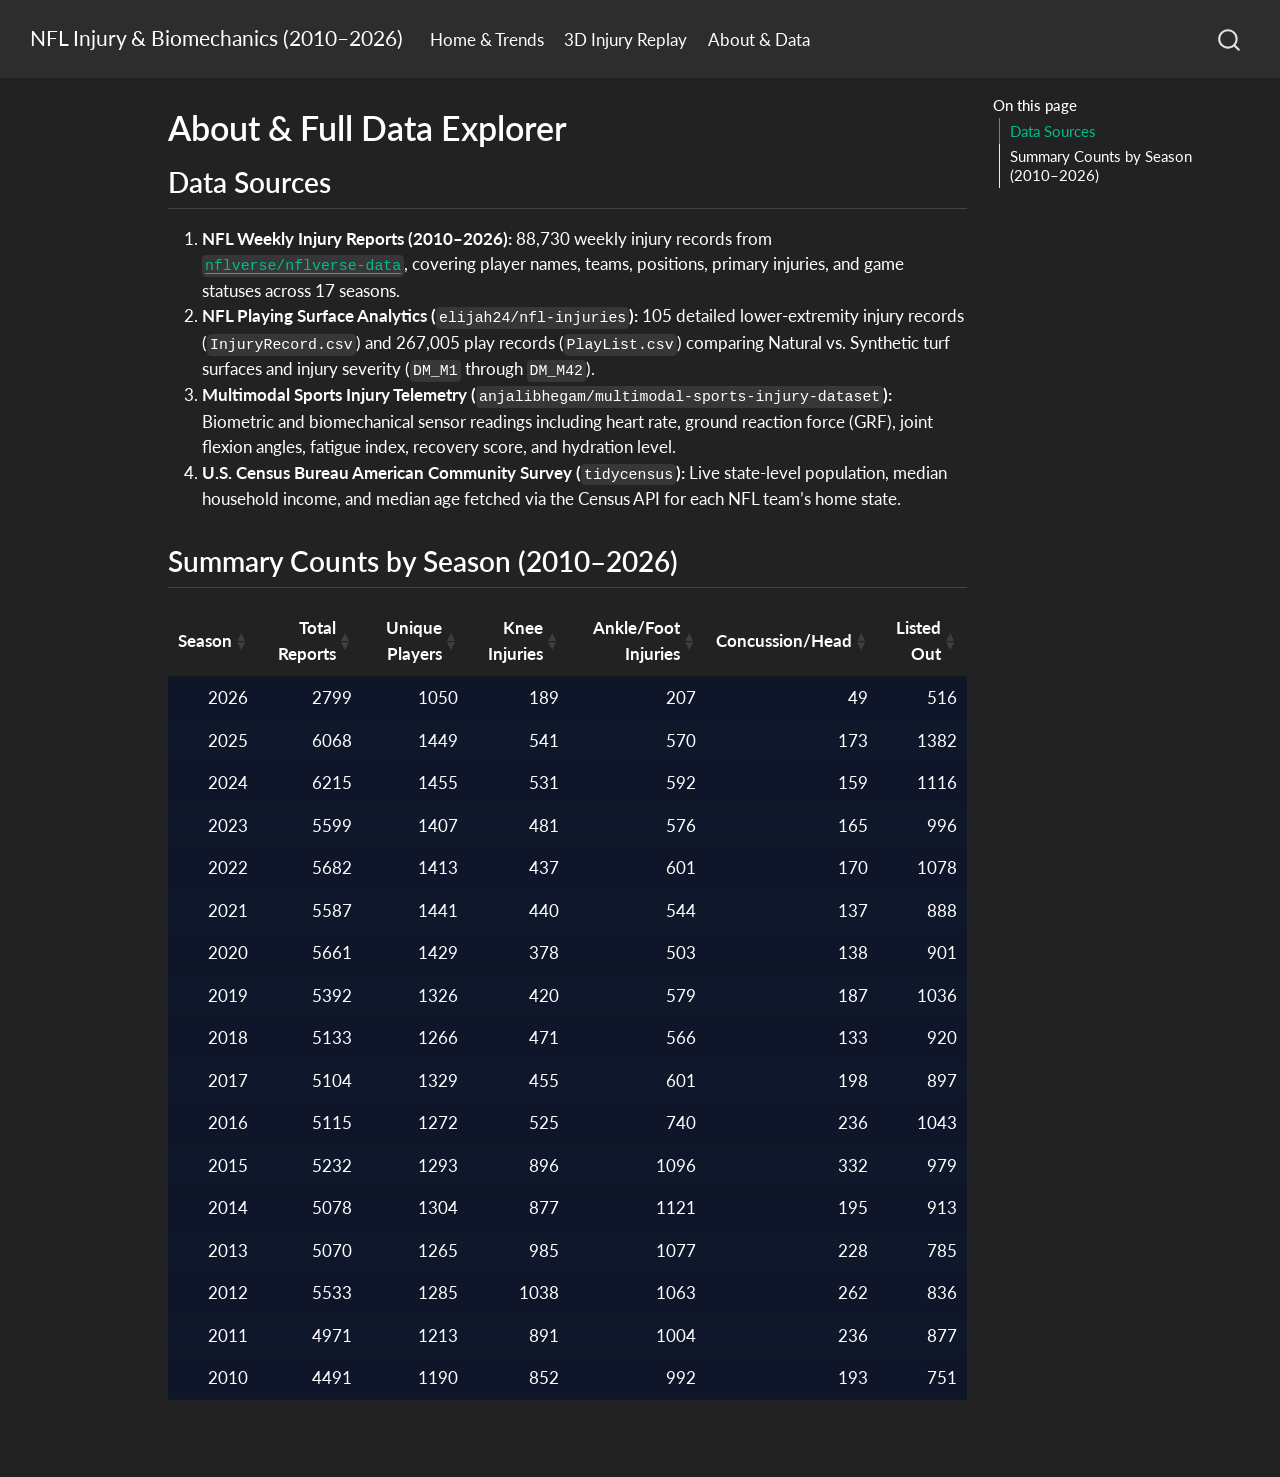
==== about.html @ b05d1bfe "Built site for gh-pages" ====
<!DOCTYPE html>
<html xmlns="http://www.w3.org/1999/xhtml" lang="en" xml:lang="en"><head>

<meta charset="utf-8">
<meta name="generator" content="quarto-1.10.19">

<meta name="viewport" content="width=device-width, initial-scale=1.0, user-scalable=yes">


<title>About &amp; Full Data Explorer – NFL Injury &amp; Biomechanics (2010–2026)</title>
<style>
/* Default styles provided by pandoc.
** See https://pandoc.org/MANUAL.html#variables-for-html for config info.
*/
span.smallcaps{font-variant: small-caps;}
div.columns{display: flex; gap: 1.5em;}
div.column{flex: auto;}
@media screen {
div.columns{gap: min(4vw, 1.5em);}
div.column{overflow-x: auto;}
}
div.hanging-indent{margin-left: 1.5em; text-indent: -1.5em;}
ul.task-list{list-style: none;}
ul.task-list li input[type="checkbox"] {
  width: 0.8em;
  margin: 0 0.8em 0.2em -1em; /* quarto-specific, see https://github.com/quarto-dev/quarto-cli/issues/4556 */ 
  vertical-align: middle;
}
</style>


<script src="site_libs/quarto-nav/quarto-nav.js"></script>
<script src="site_libs/quarto-nav/headroom.min.js"></script>
<script src="site_libs/clipboard/clipboard.min.js"></script>
<script src="site_libs/quarto-search/autocomplete.umd.js"></script>
<script src="site_libs/quarto-search/fuse.min.js"></script>
<script src="site_libs/quarto-search/quarto-search.js"></script>
<meta name="quarto:offset" content="./">
<script src="site_libs/quarto-html/quarto.js" type="module"></script>
<script src="site_libs/quarto-html/tabsets/tabsets.js" type="module"></script>
<script src="site_libs/quarto-html/popper.min.js"></script>
<script src="site_libs/quarto-html/tippy.umd.min.js"></script>
<script src="site_libs/quarto-html/anchor.min.js"></script>
<link href="site_libs/quarto-html/tippy.css" rel="stylesheet">
<link href="site_libs/quarto-html/quarto-syntax-highlighting-dark-b626d73c4c936ccc3cb08be7d45d1df6.css" rel="stylesheet" id="quarto-text-highlighting-styles">
<script src="site_libs/bootstrap/bootstrap.min.js"></script>
<link href="site_libs/bootstrap/bootstrap-icons.css" rel="stylesheet">
<link href="site_libs/bootstrap/bootstrap-f3a53b03a8948656f69ce29a067f4b06.min.css" rel="stylesheet" append-hash="true" id="quarto-bootstrap" data-mode="dark">
<script id="quarto-search-options" type="application/json">{
  "location": "navbar",
  "copy-button": false,
  "collapse-after": 3,
  "panel-placement": "end",
  "type": "overlay",
  "limit": 50,
  "keyboard-shortcut": [
    "f",
    "/",
    "s"
  ],
  "show-item-context": false,
  "language": {
    "search-no-results-text": "No results",
    "search-matching-documents-text": "matching documents",
    "search-copy-link-title": "Copy link to search",
    "search-hide-matches-text": "Hide additional matches",
    "search-more-match-text": "more match in this document",
    "search-more-matches-text": "more matches in this document",
    "search-clear-button-title": "Clear",
    "search-text-placeholder": "",
    "search-detached-cancel-button-title": "Cancel",
    "search-submit-button-title": "Submit",
    "search-label": "Search"
  }
}</script>
<link href="site_libs/htmltools-fill-0.5.9/fill.css" rel="stylesheet">
<script src="site_libs/htmlwidgets-1.6.4/htmlwidgets.js"></script>
<link href="site_libs/datatables-css-0.0.0/datatables-crosstalk.css" rel="stylesheet">
<script src="site_libs/datatables-binding-0.34.0/datatables.js"></script>
<script src="site_libs/jquery-3.6.0/jquery-3.6.0.min.js"></script>
<link href="site_libs/dt-core-1.13.6/css/jquery.dataTables.min.css" rel="stylesheet">
<link href="site_libs/dt-core-1.13.6/css/jquery.dataTables.extra.css" rel="stylesheet">
<script src="site_libs/dt-core-1.13.6/js/jquery.dataTables.min.js"></script>
<link href="site_libs/crosstalk-1.2.2/css/crosstalk.min.css" rel="stylesheet">
<script src="site_libs/crosstalk-1.2.2/js/crosstalk.min.js"></script>


<link rel="stylesheet" href="styles.css">
</head>

<body class="nav-fixed quarto-light">

<div id="quarto-search-results"></div>
  <header id="quarto-header" class="headroom fixed-top">
    <nav class="navbar navbar-expand-lg " data-bs-theme="dark">
      <div class="navbar-container container-fluid">
      <div class="navbar-brand-container mx-auto">
    <a class="navbar-brand" href="./index.html">
    <span class="navbar-title">NFL Injury &amp; Biomechanics (2010–2026)</span>
    </a>
  </div>
            <div id="quarto-search" class="" title="Search"></div>
          <button class="navbar-toggler" type="button" data-bs-toggle="collapse" data-bs-target="#navbarCollapse" aria-controls="navbarCollapse" role="menu" aria-expanded="false" aria-label="Toggle navigation" onclick="if (window.quartoToggleHeadroom) { window.quartoToggleHeadroom(); }">
  <span class="navbar-toggler-icon"></span>
</button>
          <div class="collapse navbar-collapse" id="navbarCollapse">
            <ul class="navbar-nav navbar-nav-scroll me-auto">
  <li class="nav-item">
    <a class="nav-link" href="./index.html"> 
<span class="menu-text">Home &amp; Trends</span></a>
  </li>  
  <li class="nav-item">
    <a class="nav-link" href="./analysis.html"> 
<span class="menu-text">3D Injury Replay</span></a>
  </li>  
  <li class="nav-item">
    <a class="nav-link active" href="./about.html" aria-current="page"> 
<span class="menu-text">About &amp; Data</span></a>
  </li>  
</ul>
          </div> <!-- /navcollapse -->
            <div class="quarto-navbar-tools">
</div>
      </div> <!-- /container-fluid -->
    </nav>
</header>
<!-- content -->
<div id="quarto-content" class="quarto-container page-columns page-rows-contents page-layout-article page-navbar">
<!-- sidebar -->
<!-- margin-sidebar -->
    <div id="quarto-margin-sidebar" class="sidebar margin-sidebar">
        <nav id="TOC" role="doc-toc" class="toc-active">
    <h2 id="toc-title">On this page</h2>
   
  <ul>
  <li><a href="#data-sources" id="toc-data-sources" class="nav-link active" data-scroll-target="#data-sources">Data Sources</a></li>
  <li><a href="#summary-counts-by-season-20102026" id="toc-summary-counts-by-season-20102026" class="nav-link" data-scroll-target="#summary-counts-by-season-20102026">Summary Counts by Season (2010–2026)</a></li>
  </ul>
</nav>
    </div>
<!-- main -->
<main class="content" id="quarto-document-content">

<header id="title-block-header" class="quarto-title-block default">
<div class="quarto-title">
<h1 class="title">About &amp; Full Data Explorer</h1>
</div>



<div class="quarto-title-meta">

    
  
    
  </div>
  


</header>


<section id="data-sources" class="level2">
<h2 class="anchored" data-anchor-id="data-sources">Data Sources</h2>
<ol type="1">
<li><strong>NFL Weekly Injury Reports (2010–2026):</strong> 88,730 weekly injury records from <a href="https://github.com/nflverse/nflverse-data/releases/tag/injuries"><code>nflverse/nflverse-data</code></a>, covering player names, teams, positions, primary injuries, and game statuses across 17 seasons.</li>
<li><strong>NFL Playing Surface Analytics (<code>elijah24/nfl-injuries</code>):</strong> 105 detailed lower-extremity injury records (<code>InjuryRecord.csv</code>) and 267,005 play records (<code>PlayList.csv</code>) comparing Natural vs.&nbsp;Synthetic turf surfaces and injury severity (<code>DM_M1</code> through <code>DM_M42</code>).</li>
<li><strong>Multimodal Sports Injury Telemetry (<code>anjalibhegam/multimodal-sports-injury-dataset</code>):</strong> Biometric and biomechanical sensor readings including heart rate, ground reaction force (GRF), joint flexion angles, fatigue index, recovery score, and hydration level.</li>
<li><strong>U.S. Census Bureau American Community Survey (<code>tidycensus</code>):</strong> Live state-level population, median household income, and median age fetched via the Census API for each NFL team’s home state.</li>
</ol>
</section>
<section id="summary-counts-by-season-20102026" class="level2">
<h2 class="anchored" data-anchor-id="summary-counts-by-season-20102026">Summary Counts by Season (2010–2026)</h2>
<div class="cell">
<div class="cell-output-display">
<div class="datatables html-widget html-fill-item" id="htmlwidget-de3813dfaa9291b77c13" style="width:100%;height:auto;"></div>
<script type="application/json" data-for="htmlwidget-de3813dfaa9291b77c13">{"x":{"filter":"none","vertical":false,"data":[[2026,2025,2024,2023,2022,2021,2020,2019,2018,2017,2016,2015,2014,2013,2012,2011,2010],[2799,6068,6215,5599,5682,5587,5661,5392,5133,5104,5115,5232,5078,5070,5533,4971,4491],[1050,1449,1455,1407,1413,1441,1429,1326,1266,1329,1272,1293,1304,1265,1285,1213,1190],[189,541,531,481,437,440,378,420,471,455,525,896,877,985,1038,891,852],[207,570,592,576,601,544,503,579,566,601,740,1096,1121,1077,1063,1004,992],[49,173,159,165,170,137,138,187,133,198,236,332,195,228,262,236,193],[516,1382,1116,996,1078,888,901,1036,920,897,1043,979,913,785,836,877,751]],"container":"<table class=\"display\">\n  <thead>\n    <tr>\n      <th>Season<\/th>\n      <th>Total Reports<\/th>\n      <th>Unique Players<\/th>\n      <th>Knee Injuries<\/th>\n      <th>Ankle/Foot Injuries<\/th>\n      <th>Concussion/Head<\/th>\n      <th>Listed Out<\/th>\n    <\/tr>\n  <\/thead>\n<\/table>","options":{"pageLength":17,"dom":"t","columnDefs":[{"className":"dt-right","targets":[0,1,2,3,4,5,6]},{"name":"Season","targets":0},{"name":"Total Reports","targets":1},{"name":"Unique Players","targets":2},{"name":"Knee Injuries","targets":3},{"name":"Ankle/Foot Injuries","targets":4},{"name":"Concussion/Head","targets":5},{"name":"Listed Out","targets":6}],"order":[],"autoWidth":false,"orderClasses":false,"lengthMenu":[10,17,25,50,100]}},"evals":[],"jsHooks":[]}</script>
</div>
</div>


</section>

</main> <!-- /main -->
<script id="quarto-html-after-body" type="application/javascript">
  window.document.addEventListener("DOMContentLoaded", function (event) {
    const icon = "";
    const anchorJS = new window.AnchorJS();
    anchorJS.options = {
      placement: 'right',
      icon: icon
    };
    anchorJS.add('.anchored');
    const isCodeAnnotation = (el) => {
      for (const clz of el.classList) {
        if (clz.startsWith('code-annotation-')) {                     
          return true;
        }
      }
      return false;
    }
    const onCopySuccess = function(e) {
      // button target
      const button = e.trigger;
      // don't keep focus
      button.blur();
      // flash "checked"
      button.classList.add('code-copy-button-checked');
      var currentTitle = button.getAttribute("title");
      button.setAttribute("title", "Copied!");
      let tooltip;
      if (window.bootstrap) {
        button.setAttribute("data-bs-toggle", "tooltip");
        button.setAttribute("data-bs-placement", "left");
        button.setAttribute("data-bs-title", "Copied!");
        tooltip = new bootstrap.Tooltip(button, 
          { trigger: "manual", 
            customClass: "code-copy-button-tooltip",
            offset: [0, -8]});
        tooltip.show();    
      }
      setTimeout(function() {
        if (tooltip) {
          tooltip.hide();
          button.removeAttribute("data-bs-title");
          button.removeAttribute("data-bs-toggle");
          button.removeAttribute("data-bs-placement");
        }
        button.setAttribute("title", currentTitle);
        button.classList.remove('code-copy-button-checked');
      }, 1000);
      // clear code selection
      e.clearSelection();
    }
    const getTextToCopy = function(trigger) {
      const outerScaffold = trigger.parentElement.cloneNode(true);
      const codeEl = outerScaffold.querySelector('code');
      for (const childEl of codeEl.children) {
        if (isCodeAnnotation(childEl)) {
          childEl.remove();
        }
      }
      return codeEl.innerText;
    }
    const clipboard = new window.ClipboardJS('.code-copy-button:not([data-in-quarto-modal])', {
      text: getTextToCopy
    });
    clipboard.on('success', onCopySuccess);
    if (window.document.getElementById('quarto-embedded-source-code-modal')) {
      const clipboardModal = new window.ClipboardJS('.code-copy-button[data-in-quarto-modal]', {
        text: getTextToCopy,
        container: window.document.getElementById('quarto-embedded-source-code-modal')
      });
      clipboardModal.on('success', onCopySuccess);
    }
      var localhostRegex = new RegExp(/^(?:http|https):\/\/localhost\:?[0-9]*\//);
      var mailtoRegex = new RegExp(/^mailto:/);
        var filterRegex = new RegExp("https:\/\/GWoodard28\.github\.io\/milestone-5\/");
      var isInternal = (href) => {
          return filterRegex.test(href) || localhostRegex.test(href) || mailtoRegex.test(href);
      }
      // Inspect non-navigation links and adorn them if external
     var links = window.document.querySelectorAll('a[href]:not(.nav-link):not(.navbar-brand):not(.toc-action):not(.sidebar-link):not(.sidebar-item-toggle):not(.pagination-link):not(.no-external):not([aria-hidden]):not(.dropdown-item):not(.quarto-navigation-tool):not(.about-link)');
      for (var i=0; i<links.length; i++) {
        const link = links[i];
        if (!isInternal(link.href)) {
          // undo the damage that might have been done by quarto-nav.js in the case of
          // links that we want to consider external
          if (link.dataset.originalHref !== undefined) {
            link.href = link.dataset.originalHref;
          }
        }
      }
    function tippyHover(el, contentFn, onTriggerFn, onUntriggerFn) {
      const config = {
        allowHTML: true,
        maxWidth: 500,
        delay: 100,
        arrow: false,
        appendTo: function(el) {
            return el.parentElement;
        },
        interactive: true,
        interactiveBorder: 10,
        theme: 'quarto',
        placement: 'bottom-start',
      };
      if (contentFn) {
        config.content = contentFn;
      }
      if (onTriggerFn) {
        config.onTrigger = onTriggerFn;
      }
      if (onUntriggerFn) {
        config.onUntrigger = onUntriggerFn;
      }
      window.tippy(el, config); 
    }
    const noterefs = window.document.querySelectorAll('a[role="doc-noteref"]');
    for (var i=0; i<noterefs.length; i++) {
      const ref = noterefs[i];
      tippyHover(ref, function() {
        // use id or data attribute instead here
        let href = ref.getAttribute('data-footnote-href') || ref.getAttribute('href');
        try { href = new URL(href).hash; } catch {}
        const id = href.replace(/^#\/?/, "");
        const note = window.document.getElementById(id);
        if (note) {
          return note.innerHTML;
        } else {
          return "";
        }
      });
    }
    const xrefs = window.document.querySelectorAll('a.quarto-xref');
    const processXRef = (id, note) => {
      // Strip column container classes
      const stripColumnClz = (el) => {
        el.classList.remove("page-full", "page-columns");
        if (el.children) {
          for (const child of el.children) {
            stripColumnClz(child);
          }
        }
      }
      stripColumnClz(note)
      if (id === null || id.startsWith('sec-')) {
        // Special case sections, only their first couple elements
        const container = document.createElement("div");
        if (note.children && note.children.length > 2) {
          container.appendChild(note.children[0].cloneNode(true));
          for (let i = 1; i < note.children.length; i++) {
            const child = note.children[i];
            if (child.tagName === "P" && child.innerText === "") {
              continue;
            } else {
              container.appendChild(child.cloneNode(true));
              break;
            }
          }
          if (window.Quarto?.typesetMath) {
            window.Quarto.typesetMath(container);
          }
          return container.innerHTML
        } else {
          if (window.Quarto?.typesetMath) {
            window.Quarto.typesetMath(note);
          }
          return note.innerHTML;
        }
      } else {
        // Remove any anchor links if they are present
        const anchorLink = note.querySelector('a.anchorjs-link');
        if (anchorLink) {
          anchorLink.remove();
        }
        if (window.Quarto?.typesetMath) {
          window.Quarto.typesetMath(note);
        }
        if (note.classList.contains("callout")) {
          return note.outerHTML;
        } else {
          return note.innerHTML;
        }
      }
    }
    for (var i=0; i<xrefs.length; i++) {
      const xref = xrefs[i];
      tippyHover(xref, undefined, function(instance) {
        instance.disable();
        let url = xref.getAttribute('href');
        let hash = undefined; 
        if (url.startsWith('#')) {
          hash = url;
        } else {
          try { hash = new URL(url).hash; } catch {}
        }
        if (hash) {
          const id = hash.replace(/^#\/?/, "");
          const note = window.document.getElementById(id);
          if (note !== null) {
            try {
              const html = processXRef(id, note.cloneNode(true));
              instance.setContent(html);
            } finally {
              instance.enable();
              instance.show();
            }
          } else {
            // See if we can fetch this
            fetch(url.split('#')[0])
            .then(res => res.text())
            .then(html => {
              const parser = new DOMParser();
              const htmlDoc = parser.parseFromString(html, "text/html");
              const note = htmlDoc.getElementById(id);
              if (note !== null) {
                const html = processXRef(id, note);
                instance.setContent(html);
              } 
            }).finally(() => {
              instance.enable();
              instance.show();
            });
          }
        } else {
          // See if we can fetch a full url (with no hash to target)
          // This is a special case and we should probably do some content thinning / targeting
          fetch(url)
          .then(res => res.text())
          .then(html => {
            const parser = new DOMParser();
            const htmlDoc = parser.parseFromString(html, "text/html");
            const note = htmlDoc.querySelector('main.content');
            if (note !== null) {
              // This should only happen for chapter cross references
              // (since there is no id in the URL)
              // remove the first header
              if (note.children.length > 0 && note.children[0].tagName === "HEADER") {
                note.children[0].remove();
              }
              const html = processXRef(null, note);
              instance.setContent(html);
            } 
          }).finally(() => {
            instance.enable();
            instance.show();
          });
        }
      }, function(instance) {
      });
    }
        let selectedAnnoteEl;
        const selectorForAnnotation = ( cell, annotation) => {
          let cellAttr = 'data-code-cell="' + cell + '"';
          let lineAttr = 'data-code-annotation="' +  annotation + '"';
          const selector = 'span[' + cellAttr + '][' + lineAttr + ']';
          return selector;
        }
        const selectCodeLines = (annoteEl) => {
          const doc = window.document;
          const targetCell = annoteEl.getAttribute("data-target-cell");
          const targetAnnotation = annoteEl.getAttribute("data-target-annotation");
          const annoteSpan = window.document.querySelector(selectorForAnnotation(targetCell, targetAnnotation));
          const lines = annoteSpan.getAttribute("data-code-lines").split(",");
          const lineIds = lines.map((line) => {
            return targetCell + "-" + line;
          })
          let top = null;
          let height = null;
          let parent = null;
          if (lineIds.length > 0) {
              //compute the position of the single el (top and bottom and make a div)
              const el = window.document.getElementById(lineIds[0]);
              top = el.offsetTop;
              height = el.offsetHeight;
              parent = el.parentElement.parentElement;
            if (lineIds.length > 1) {
              const lastEl = window.document.getElementById(lineIds[lineIds.length - 1]);
              const bottom = lastEl.offsetTop + lastEl.offsetHeight;
              height = bottom - top;
            }
            if (top !== null && height !== null && parent !== null) {
              // cook up a div (if necessary) and position it 
              let div = window.document.getElementById("code-annotation-line-highlight");
              if (div === null) {
                div = window.document.createElement("div");
                div.setAttribute("id", "code-annotation-line-highlight");
                div.style.position = 'absolute';
                parent.appendChild(div);
              }
              div.style.top = top - 2 + "px";
              div.style.height = height + 4 + "px";
              div.style.left = 0;
              let gutterDiv = window.document.getElementById("code-annotation-line-highlight-gutter");
              if (gutterDiv === null) {
                gutterDiv = window.document.createElement("div");
                gutterDiv.setAttribute("id", "code-annotation-line-highlight-gutter");
                gutterDiv.style.position = 'absolute';
                const codeCell = window.document.getElementById(targetCell);
                const gutter = codeCell.querySelector('.code-annotation-gutter');
                gutter.appendChild(gutterDiv);
              }
              gutterDiv.style.top = top - 2 + "px";
              gutterDiv.style.height = height + 4 + "px";
            }
            selectedAnnoteEl = annoteEl;
          }
        };
        const unselectCodeLines = () => {
          const elementsIds = ["code-annotation-line-highlight", "code-annotation-line-highlight-gutter"];
          elementsIds.forEach((elId) => {
            const div = window.document.getElementById(elId);
            if (div) {
              div.remove();
            }
          });
          selectedAnnoteEl = undefined;
        };
          // Handle positioning of the toggle
      window.addEventListener(
        "resize",
        throttle(() => {
          elRect = undefined;
          if (selectedAnnoteEl) {
            selectCodeLines(selectedAnnoteEl);
          }
        }, 10)
      );
      function throttle(fn, ms) {
      let throttle = false;
      let timer;
        return (...args) => {
          if(!throttle) { // first call gets through
              fn.apply(this, args);
              throttle = true;
          } else { // all the others get throttled
              if(timer) clearTimeout(timer); // cancel #2
              timer = setTimeout(() => {
                fn.apply(this, args);
                timer = throttle = false;
              }, ms);
          }
        };
      }
        // Attach click handler to the DT
        const annoteDls = window.document.querySelectorAll('dt[data-target-cell]');
        for (const annoteDlNode of annoteDls) {
          annoteDlNode.addEventListener('click', (event) => {
            const clickedEl = event.target;
            if (clickedEl !== selectedAnnoteEl) {
              unselectCodeLines();
              const activeEl = window.document.querySelector('dt[data-target-cell].code-annotation-active');
              if (activeEl) {
                activeEl.classList.remove('code-annotation-active');
              }
              selectCodeLines(clickedEl);
              clickedEl.classList.add('code-annotation-active');
            } else {
              // Unselect the line
              unselectCodeLines();
              clickedEl.classList.remove('code-annotation-active');
            }
          });
        }
    const findCites = (el) => {
      const parentEl = el.parentElement;
      if (parentEl) {
        const cites = parentEl.dataset.cites;
        if (cites) {
          return {
            el,
            cites: cites.split(' ')
          };
        } else {
          return findCites(el.parentElement)
        }
      } else {
        return undefined;
      }
    };
    var bibliorefs = window.document.querySelectorAll('a[role="doc-biblioref"]');
    for (var i=0; i<bibliorefs.length; i++) {
      const ref = bibliorefs[i];
      const citeInfo = findCites(ref);
      if (citeInfo) {
        tippyHover(citeInfo.el, function() {
          var popup = window.document.createElement('div');
          citeInfo.cites.forEach(function(cite) {
            var citeDiv = window.document.createElement('div');
            citeDiv.classList.add('hanging-indent');
            citeDiv.classList.add('csl-entry');
            var biblioDiv = window.document.getElementById('ref-' + cite);
            if (biblioDiv) {
              citeDiv.innerHTML = biblioDiv.innerHTML;
            }
            popup.appendChild(citeDiv);
          });
          return popup.innerHTML;
        });
      }
    }
  });
  </script>
</div> <!-- /content -->




</body></html>
---- site_libs/quarto-html/tippy.css ----
.tippy-box[data-animation=fade][data-state=hidden]{opacity:0}[data-tippy-root]{max-width:calc(100vw - 10px)}.tippy-box{position:relative;background-color:#333;color:#fff;border-radius:4px;font-size:14px;line-height:1.4;white-space:normal;outline:0;transition-property:transform,visibility,opacity}.tippy-box[data-placement^=top]>.tippy-arrow{bottom:0}.tippy-box[data-placement^=top]>.tippy-arrow:before{bottom:-7px;left:0;border-width:8px 8px 0;border-top-color:initial;transform-origin:center top}.tippy-box[data-placement^=bottom]>.tippy-arrow{top:0}.tippy-box[data-placement^=bottom]>.tippy-arrow:before{top:-7px;left:0;border-width:0 8px 8px;border-bottom-color:initial;transform-origin:center bottom}.tippy-box[data-placement^=left]>.tippy-arrow{right:0}.tippy-box[data-placement^=left]>.tippy-arrow:before{border-width:8px 0 8px 8px;border-left-color:initial;right:-7px;transform-origin:center left}.tippy-box[data-placement^=right]>.tippy-arrow{left:0}.tippy-box[data-placement^=right]>.tippy-arrow:before{left:-7px;border-width:8px 8px 8px 0;border-right-color:initial;transform-origin:center right}.tippy-box[data-inertia][data-state=visible]{transition-timing-function:cubic-bezier(.54,1.5,.38,1.11)}.tippy-arrow{width:16px;height:16px;color:#333}.tippy-arrow:before{content:"";position:absolute;border-color:transparent;border-style:solid}.tippy-content{position:relative;padding:5px 9px;z-index:1}
---- site_libs/quarto-html/quarto-syntax-highlighting-dark-b626d73c4c936ccc3cb08be7d45d1df6.css ----
/* quarto syntax highlight colors */
:root {
  --quarto-hl-al-color: #f07178;
  --quarto-hl-an-color: #d4d0ab;
  --quarto-hl-at-color: #00e0e0;
  --quarto-hl-bn-color: #d4d0ab;
  --quarto-hl-bu-color: #abe338;
  --quarto-hl-ch-color: #abe338;
  --quarto-hl-co-color: #f8f8f2;
  --quarto-hl-cv-color: #ffd700;
  --quarto-hl-cn-color: #ffd700;
  --quarto-hl-cf-color: #ffa07a;
  --quarto-hl-dt-color: #ffa07a;
  --quarto-hl-dv-color: #d4d0ab;
  --quarto-hl-do-color: #f8f8f2;
  --quarto-hl-er-color: #f07178;
  --quarto-hl-ex-color: #00e0e0;
  --quarto-hl-fl-color: #d4d0ab;
  --quarto-hl-fu-color: #ffa07a;
  --quarto-hl-im-color: #abe338;
  --quarto-hl-in-color: #d4d0ab;
  --quarto-hl-kw-color: #ffa07a;
  --quarto-hl-op-color: #ffa07a;
  --quarto-hl-ot-color: #00e0e0;
  --quarto-hl-pp-color: #dcc6e0;
  --quarto-hl-re-color: #00e0e0;
  --quarto-hl-sc-color: #abe338;
  --quarto-hl-ss-color: #abe338;
  --quarto-hl-st-color: #abe338;
  --quarto-hl-va-color: #00e0e0;
  --quarto-hl-vs-color: #abe338;
  --quarto-hl-wa-color: #dcc6e0;
}

/* other quarto variables */
:root {
  --quarto-font-monospace: SFMono-Regular, Menlo, Monaco, Consolas, "Liberation Mono", "Courier New", monospace;
}

/* syntax highlight based on Pandoc's rules */
pre > code.sourceCode > span {
  color: #f8f8f2;
}

code.sourceCode > span {
  color: #f8f8f2;
}

div.sourceCode,
div.sourceCode pre.sourceCode {
  color: #f8f8f2;
}

/* Normal */
code span {
  color: #f8f8f2;
}

/* Alert */
code span.al {
  color: #f07178;
}

/* Annotation */
code span.an {
  color: #d4d0ab;
}

/* Attribute */
code span.at {
  color: #00e0e0;
}

/* BaseN */
code span.bn {
  color: #d4d0ab;
}

/* BuiltIn */
code span.bu {
  color: #abe338;
}

/* ControlFlow */
code span.cf {
  font-weight: bold;
  color: #ffa07a;
}

/* Char */
code span.ch {
  color: #abe338;
}

/* Constant */
code span.cn {
  color: #ffd700;
}

/* Comment */
code span.co {
  font-style: italic;
  color: #f8f8f2;
}

/* CommentVar */
code span.cv {
  color: #ffd700;
}

/* Documentation */
code span.do {
  color: #f8f8f2;
}

/* DataType */
code span.dt {
  color: #ffa07a;
}

/* DecVal */
code span.dv {
  color: #d4d0ab;
}

/* Error */
code span.er {
  color: #f07178;
  text-decoration: underline;
}

/* Extension */
code span.ex {
  font-weight: bold;
  color: #00e0e0;
}

/* Float */
code span.fl {
  color: #d4d0ab;
}

/* Function */
code span.fu {
  color: #ffa07a;
}

/* Import */
code span.im {
  color: #abe338;
}

/* Information */
code span.in {
  color: #d4d0ab;
}

/* Keyword */
code span.kw {
  font-weight: bold;
  color: #ffa07a;
}

/* Operator */
code span.op {
  color: #ffa07a;
}

/* Other */
code span.ot {
  color: #00e0e0;
}

/* Preprocessor */
code span.pp {
  color: #dcc6e0;
}

/* RegionMarker */
code span.re {
  background-color: #f8f8f2;
  color: #00e0e0;
}

/* SpecialChar */
code span.sc {
  color: #abe338;
}

/* SpecialString */
code span.ss {
  color: #abe338;
}

/* String */
code span.st {
  color: #abe338;
}

/* Variable */
code span.va {
  color: #00e0e0;
}

/* VerbatimString */
code span.vs {
  color: #abe338;
}

/* Warning */
code span.wa {
  color: #dcc6e0;
}

.prevent-inlining {
  content: "</";
}

/*# sourceMappingURL=a269c63e8167c3ae395728e86feb0848.css.map */
---- site_libs/htmltools-fill-0.5.9/fill.css ----
@layer htmltools {
  .html-fill-container {
    display: flex;
    flex-direction: column;
    /* Prevent the container from expanding vertically or horizontally beyond its
    parent's constraints. */
    min-height: 0;
    min-width: 0;
  }
  .html-fill-container > .html-fill-item {
    /* Fill items can grow and shrink freely within
    available vertical space in fillable container */
    flex: 1 1 auto;
    min-height: 0;
    min-width: 0;
  }
  .html-fill-container > :not(.html-fill-item) {
    /* Prevent shrinking or growing of non-fill items */
    flex: 0 0 auto;
  }
}
---- site_libs/crosstalk-1.2.2/css/crosstalk.min.css ----
.container-fluid.crosstalk-bscols{margin-left:-30px;margin-right:-30px;white-space:normal}body>.container-fluid.crosstalk-bscols{margin-left:auto;margin-right:auto}.crosstalk-input-checkboxgroup .crosstalk-options-group .crosstalk-options-column{display:inline-block;padding-right:12px;vertical-align:top}@media only screen and (max-width: 480px){.crosstalk-input-checkboxgroup .crosstalk-options-group .crosstalk-options-column{display:block;padding-right:inherit}}.crosstalk-input{margin-bottom:15px}.crosstalk-input .control-label{margin-bottom:0;vertical-align:middle}.crosstalk-input input[type="checkbox"]{margin:4px 0 0;margin-top:1px;line-height:normal}.crosstalk-input .checkbox{position:relative;display:block;margin-top:10px;margin-bottom:10px}.crosstalk-input .checkbox>label{padding-left:20px;margin-bottom:0;font-weight:400;cursor:pointer}.crosstalk-input .checkbox input[type="checkbox"],.crosstalk-input .checkbox-inline input[type="checkbox"]{position:absolute;margin-top:2px;margin-left:-20px}.crosstalk-input .checkbox+.checkbox{margin-top:-5px}.crosstalk-input .checkbox-inline{position:relative;display:inline-block;padding-left:20px;margin-bottom:0;font-weight:400;vertical-align:middle;cursor:pointer}.crosstalk-input .checkbox-inline+.checkbox-inline{margin-top:0;margin-left:10px}
---- styles.css ----
/* Force white font color across pages, DataTables, and inputs */
body, p, h1, h2, h3, h4, h5, h6, li, span, label, th, td,
.dataTables_wrapper,
.dataTables_wrapper .dataTables_length,
.dataTables_wrapper .dataTables_filter,
.dataTables_wrapper .dataTables_info,
.dataTables_wrapper .dataTables_processing,
.dataTables_wrapper .dataTables_paginate,
.dataTables_wrapper .dataTables_paginate .paginate_button,
table.dataTable thead th,
table.dataTable thead td,
table.dataTable tbody th,
table.dataTable tbody td {
  color: #ffffff !important;
}

table.dataTable tbody tr,
table.dataTable.stripe tbody tr.odd,
table.dataTable.display tbody tr.odd,
table.dataTable.hover tbody tr:hover,
table.dataTable.display tbody tr:hover {
  background-color: #0f172a !important;
  color: #ffffff !important;
}

.dataTables_wrapper input,
.dataTables_wrapper select,
table.dataTable thead input,
table.dataTable thead select {
  background-color: #1e293b !important;
  color: #ffffff !important;
  border: 1px solid #475569 !important;
}

.nav-tabs .nav-link,
.nav-tabs .nav-link.active {
  color: #ffffff !important;
}
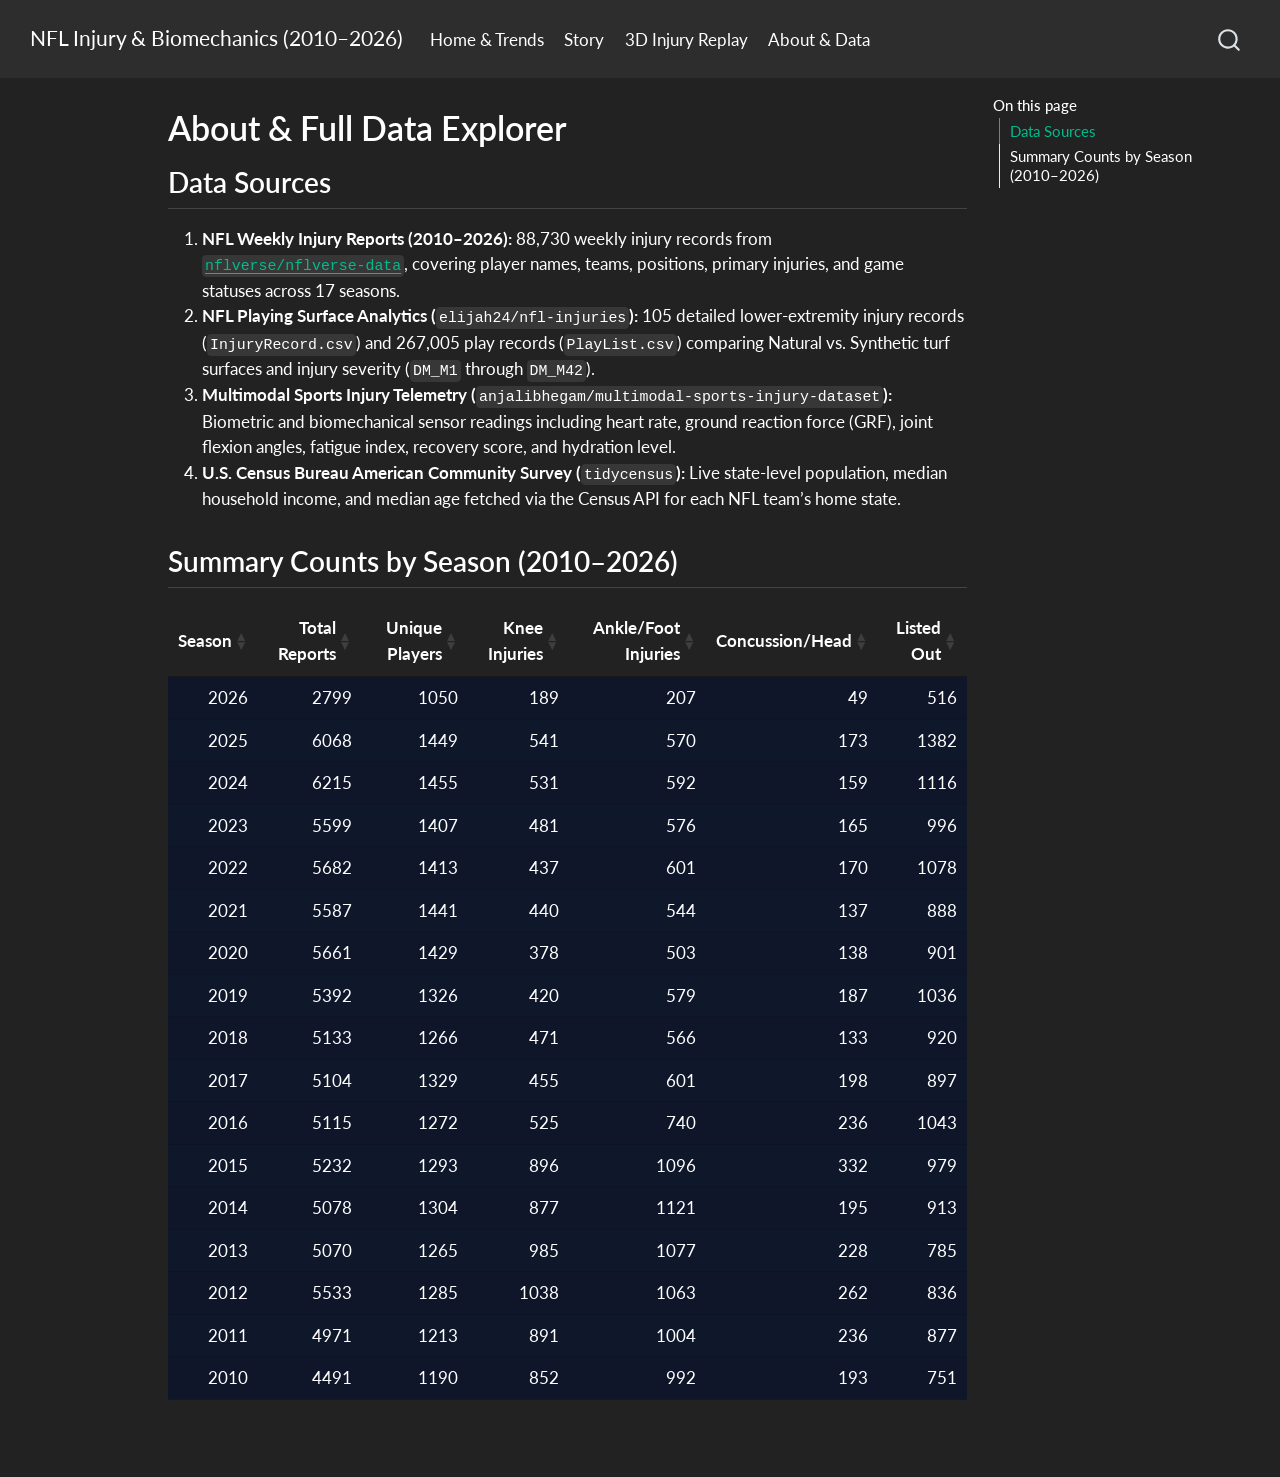
==== commit 0043b28a: "Built site for gh-pages" ====
--- a/about.html
+++ b/about.html
@@ -110,6 +110,10 @@
 <span class="menu-text">Home &amp; Trends</span></a>
   </li>  
   <li class="nav-item">
+    <a class="nav-link" href="./story.html"> 
+<span class="menu-text">Story</span></a>
+  </li>  
+  <li class="nav-item">
     <a class="nav-link" href="./analysis.html"> 
 <span class="menu-text">3D Injury Replay</span></a>
   </li>  
@@ -173,8 +177,8 @@
 <h2 class="anchored" data-anchor-id="summary-counts-by-season-20102026">Summary Counts by Season (2010–2026)</h2>
 <div class="cell">
 <div class="cell-output-display">
-<div class="datatables html-widget html-fill-item" id="htmlwidget-de3813dfaa9291b77c13" style="width:100%;height:auto;"></div>
-<script type="application/json" data-for="htmlwidget-de3813dfaa9291b77c13">{"x":{"filter":"none","vertical":false,"data":[[2026,2025,2024,2023,2022,2021,2020,2019,2018,2017,2016,2015,2014,2013,2012,2011,2010],[2799,6068,6215,5599,5682,5587,5661,5392,5133,5104,5115,5232,5078,5070,5533,4971,4491],[1050,1449,1455,1407,1413,1441,1429,1326,1266,1329,1272,1293,1304,1265,1285,1213,1190],[189,541,531,481,437,440,378,420,471,455,525,896,877,985,1038,891,852],[207,570,592,576,601,544,503,579,566,601,740,1096,1121,1077,1063,1004,992],[49,173,159,165,170,137,138,187,133,198,236,332,195,228,262,236,193],[516,1382,1116,996,1078,888,901,1036,920,897,1043,979,913,785,836,877,751]],"container":"<table class=\"display\">\n  <thead>\n    <tr>\n      <th>Season<\/th>\n      <th>Total Reports<\/th>\n      <th>Unique Players<\/th>\n      <th>Knee Injuries<\/th>\n      <th>Ankle/Foot Injuries<\/th>\n      <th>Concussion/Head<\/th>\n      <th>Listed Out<\/th>\n    <\/tr>\n  <\/thead>\n<\/table>","options":{"pageLength":17,"dom":"t","columnDefs":[{"className":"dt-right","targets":[0,1,2,3,4,5,6]},{"name":"Season","targets":0},{"name":"Total Reports","targets":1},{"name":"Unique Players","targets":2},{"name":"Knee Injuries","targets":3},{"name":"Ankle/Foot Injuries","targets":4},{"name":"Concussion/Head","targets":5},{"name":"Listed Out","targets":6}],"order":[],"autoWidth":false,"orderClasses":false,"lengthMenu":[10,17,25,50,100]}},"evals":[],"jsHooks":[]}</script>
+<div class="datatables html-widget html-fill-item" id="htmlwidget-bf0f08b8280a33817967" style="width:100%;height:auto;"></div>
+<script type="application/json" data-for="htmlwidget-bf0f08b8280a33817967">{"x":{"filter":"none","vertical":false,"data":[[2026,2025,2024,2023,2022,2021,2020,2019,2018,2017,2016,2015,2014,2013,2012,2011,2010,2009,2008,2007,2006,2005,2004,2003,2002,2001,2000],[2799,6068,6215,5599,5682,5587,5661,5392,5133,5104,5115,5232,5078,5070,5533,4971,4491,4785,4720,4655,4590,4525,4460,4395,4330,4265,4200],[1050,1449,1455,1407,1413,1441,1429,1326,1266,1329,1272,1293,1304,1265,1285,1213,1190,1512,1531,1492,1469,1459,1479,1447,1461,1487,1445],[189,541,531,481,437,440,378,420,471,455,525,896,877,985,1038,891,852,839,891,854,861,916,809,810,846,780,761],[207,570,592,576,601,544,503,579,566,601,740,1096,1121,1077,1063,1004,992,990,964,968,875,891,884,910,920,916,855],[49,173,159,165,170,137,138,187,133,198,236,332,195,228,262,236,193,233,202,216,202,195,232,216,224,181,188],[516,1382,1116,996,1078,888,901,1036,920,897,1043,979,913,785,836,877,751,796,782,773,778,706,732,698,719,709,710]],"container":"<table class=\"display\">\n  <thead>\n    <tr>\n      <th>Season<\/th>\n      <th>Total Reports<\/th>\n      <th>Unique Players<\/th>\n      <th>Knee Injuries<\/th>\n      <th>Ankle/Foot Injuries<\/th>\n      <th>Concussion/Head<\/th>\n      <th>Listed Out<\/th>\n    <\/tr>\n  <\/thead>\n<\/table>","options":{"pageLength":17,"dom":"t","columnDefs":[{"className":"dt-right","targets":[0,1,2,3,4,5,6]},{"name":"Season","targets":0},{"name":"Total Reports","targets":1},{"name":"Unique Players","targets":2},{"name":"Knee Injuries","targets":3},{"name":"Ankle/Foot Injuries","targets":4},{"name":"Concussion/Head","targets":5},{"name":"Listed Out","targets":6}],"order":[],"autoWidth":false,"orderClasses":false,"lengthMenu":[10,17,25,50,100]}},"evals":[],"jsHooks":[]}</script>
 </div>
 </div>
 
